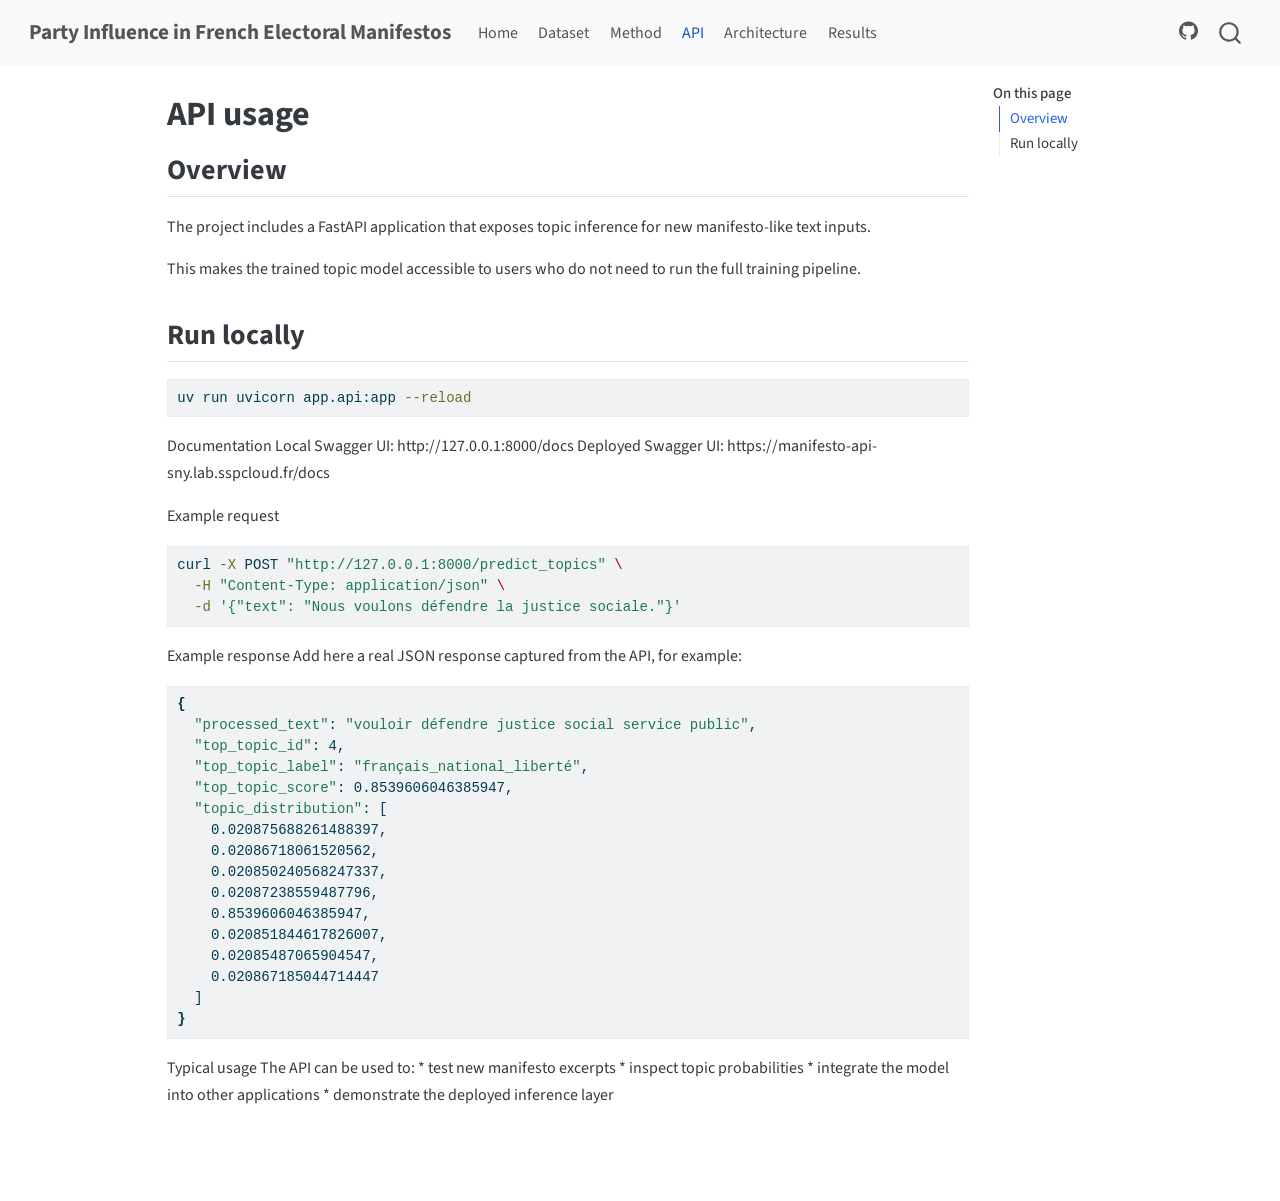
==== docs/api.html @ 56298c48 "Add Quarto website for Phase 12 presentation layer" ====
<!DOCTYPE html>
<html xmlns="http://www.w3.org/1999/xhtml" lang="en" xml:lang="en"><head>

<meta charset="utf-8">
<meta name="generator" content="quarto-1.9.36">

<meta name="viewport" content="width=device-width, initial-scale=1.0, user-scalable=yes">


<title>API usage – Party Influence in French Electoral Manifestos</title>
<style>
/* Default styles provided by pandoc.
** See https://pandoc.org/MANUAL.html#variables-for-html for config info.
*/
code{white-space: pre-wrap;}
span.smallcaps{font-variant: small-caps;}
div.columns{display: flex; gap: min(4vw, 1.5em);}
div.column{flex: auto; overflow-x: auto;}
div.hanging-indent{margin-left: 1.5em; text-indent: -1.5em;}
ul.task-list{list-style: none;}
ul.task-list li input[type="checkbox"] {
  width: 0.8em;
  margin: 0 0.8em 0.2em -1em; /* quarto-specific, see https://github.com/quarto-dev/quarto-cli/issues/4556 */ 
  vertical-align: middle;
}
/* CSS for syntax highlighting */
html { -webkit-text-size-adjust: 100%; }
pre > code.sourceCode { white-space: pre; position: relative; }
pre > code.sourceCode > span { display: inline-block; line-height: 1.25; }
pre > code.sourceCode > span:empty { height: 1.2em; }
.sourceCode { overflow: visible; }
code.sourceCode > span { color: inherit; text-decoration: inherit; }
div.sourceCode { margin: 1em 0; }
pre.sourceCode { margin: 0; }
@media screen {
div.sourceCode { overflow: auto; }
}
@media print {
pre > code.sourceCode { white-space: pre-wrap; }
pre > code.sourceCode > span { text-indent: -5em; padding-left: 5em; }
}
pre.numberSource code
  { counter-reset: source-line 0; }
pre.numberSource code > span
  { position: relative; left: -4em; counter-increment: source-line; }
pre.numberSource code > span > a:first-child::before
  { content: counter(source-line);
    position: relative; left: -1em; text-align: right; vertical-align: baseline;
    border: none; display: inline-block;
    -webkit-touch-callout: none; -webkit-user-select: none;
    -khtml-user-select: none; -moz-user-select: none;
    -ms-user-select: none; user-select: none;
    padding: 0 4px; width: 4em;
  }
pre.numberSource { margin-left: 3em;  padding-left: 4px; }
div.sourceCode
  {   }
@media screen {
pre > code.sourceCode > span > a:first-child::before { text-decoration: underline; }
}
</style>


<script src="site_libs/quarto-nav/quarto-nav.js"></script>
<script src="site_libs/quarto-nav/headroom.min.js"></script>
<script src="site_libs/clipboard/clipboard.min.js"></script>
<script src="site_libs/quarto-search/autocomplete.umd.js"></script>
<script src="site_libs/quarto-search/fuse.min.js"></script>
<script src="site_libs/quarto-search/quarto-search.js"></script>
<meta name="quarto:offset" content="./">
<script src="site_libs/quarto-html/quarto.js" type="module"></script>
<script src="site_libs/quarto-html/tabsets/tabsets.js" type="module"></script>
<script src="site_libs/quarto-html/popper.min.js"></script>
<script src="site_libs/quarto-html/tippy.umd.min.js"></script>
<script src="site_libs/quarto-html/anchor.min.js"></script>
<link href="site_libs/quarto-html/tippy.css" rel="stylesheet">
<link href="site_libs/quarto-html/quarto-syntax-highlighting-845c23b38eaddc0f92fda52bfe77a8c8.css" rel="stylesheet" id="quarto-text-highlighting-styles">
<script src="site_libs/bootstrap/bootstrap.min.js"></script>
<link href="site_libs/bootstrap/bootstrap-icons.css" rel="stylesheet">
<link href="site_libs/bootstrap/bootstrap-158031087360bce0ff56dc785ce39e06.min.css" rel="stylesheet" append-hash="true" id="quarto-bootstrap" data-mode="light">
<script id="quarto-search-options" type="application/json">{
  "location": "navbar",
  "copy-button": false,
  "collapse-after": 3,
  "panel-placement": "end",
  "type": "overlay",
  "limit": 50,
  "keyboard-shortcut": [
    "f",
    "/",
    "s"
  ],
  "show-item-context": false,
  "language": {
    "search-no-results-text": "No results",
    "search-matching-documents-text": "matching documents",
    "search-copy-link-title": "Copy link to search",
    "search-hide-matches-text": "Hide additional matches",
    "search-more-match-text": "more match in this document",
    "search-more-matches-text": "more matches in this document",
    "search-clear-button-title": "Clear",
    "search-text-placeholder": "",
    "search-detached-cancel-button-title": "Cancel",
    "search-submit-button-title": "Submit",
    "search-label": "Search"
  }
}</script>


<link rel="stylesheet" href="styles.css">
</head>

<body class="nav-fixed quarto-light">

<div id="quarto-search-results"></div>
  <header id="quarto-header" class="headroom fixed-top">
    <nav class="navbar navbar-expand-lg " data-bs-theme="dark">
      <div class="navbar-container container-fluid">
      <div class="navbar-brand-container mx-auto">
    <a class="navbar-brand" href="./index.html">
    <span class="navbar-title">Party Influence in French Electoral Manifestos</span>
    </a>
  </div>
            <div id="quarto-search" class="" title="Search"></div>
          <button class="navbar-toggler" type="button" data-bs-toggle="collapse" data-bs-target="#navbarCollapse" aria-controls="navbarCollapse" role="menu" aria-expanded="false" aria-label="Toggle navigation" onclick="if (window.quartoToggleHeadroom) { window.quartoToggleHeadroom(); }">
  <span class="navbar-toggler-icon"></span>
</button>
          <div class="collapse navbar-collapse" id="navbarCollapse">
            <ul class="navbar-nav navbar-nav-scroll me-auto">
  <li class="nav-item">
    <a class="nav-link" href="./index.html"> 
<span class="menu-text">Home</span></a>
  </li>  
  <li class="nav-item">
    <a class="nav-link" href="./dataset.html"> 
<span class="menu-text">Dataset</span></a>
  </li>  
  <li class="nav-item">
    <a class="nav-link" href="./method.html"> 
<span class="menu-text">Method</span></a>
  </li>  
  <li class="nav-item">
    <a class="nav-link active" href="./api.html" aria-current="page"> 
<span class="menu-text">API</span></a>
  </li>  
  <li class="nav-item">
    <a class="nav-link" href="./architecture.html"> 
<span class="menu-text">Architecture</span></a>
  </li>  
  <li class="nav-item">
    <a class="nav-link" href="./results.html"> 
<span class="menu-text">Results</span></a>
  </li>  
</ul>
            <ul class="navbar-nav navbar-nav-scroll ms-auto">
  <li class="nav-item compact">
    <a class="nav-link" href="https://github.com/sarakpyny/MLOps-nlp-manifesto"> <i class="bi bi-github" role="img">
</i> 
<span class="menu-text"></span></a>
  </li>  
</ul>
          </div> <!-- /navcollapse -->
            <div class="quarto-navbar-tools">
</div>
      </div> <!-- /container-fluid -->
    </nav>
</header>
<!-- content -->
<div id="quarto-content" class="quarto-container page-columns page-rows-contents page-layout-article page-navbar">
<!-- sidebar -->
<!-- margin-sidebar -->
    <div id="quarto-margin-sidebar" class="sidebar margin-sidebar">
        <nav id="TOC" role="doc-toc" class="toc-active">
    <h2 id="toc-title">On this page</h2>
   
  <ul>
  <li><a href="#overview" id="toc-overview" class="nav-link active" data-scroll-target="#overview">Overview</a></li>
  <li><a href="#run-locally" id="toc-run-locally" class="nav-link" data-scroll-target="#run-locally">Run locally</a></li>
  </ul>
</nav>
    </div>
<!-- main -->
<main class="content" id="quarto-document-content">

<header id="title-block-header" class="quarto-title-block default">
<div class="quarto-title">
<h1 class="title">API usage</h1>
</div>



<div class="quarto-title-meta">

    
  
    
  </div>
  


</header>


<section id="overview" class="level2">
<h2 class="anchored" data-anchor-id="overview">Overview</h2>
<p>The project includes a FastAPI application that exposes topic inference for new manifesto-like text inputs.</p>
<p>This makes the trained topic model accessible to users who do not need to run the full training pipeline.</p>
</section>
<section id="run-locally" class="level2">
<h2 class="anchored" data-anchor-id="run-locally">Run locally</h2>
<div class="code-copy-outer-scaffold"><div class="sourceCode" id="cb1"><pre class="sourceCode bash code-with-copy"><code class="sourceCode bash"><span id="cb1-1"><a href="#cb1-1" aria-hidden="true" tabindex="-1"></a><span class="ex">uv</span> run uvicorn app.api:app <span class="at">--reload</span></span></code></pre></div><button title="Copy to Clipboard" class="code-copy-button"><i class="bi"></i></button></div>
<p>Documentation Local Swagger UI: http://127.0.0.1:8000/docs Deployed Swagger UI: https://manifesto-api-sny.lab.sspcloud.fr/docs</p>
<p>Example request</p>
<div class="code-copy-outer-scaffold"><div class="sourceCode" id="cb2"><pre class="sourceCode bash code-with-copy"><code class="sourceCode bash"><span id="cb2-1"><a href="#cb2-1" aria-hidden="true" tabindex="-1"></a><span class="ex">curl</span> <span class="at">-X</span> POST <span class="st">"http://127.0.0.1:8000/predict_topics"</span> <span class="dt">\</span></span>
<span id="cb2-2"><a href="#cb2-2" aria-hidden="true" tabindex="-1"></a>  <span class="at">-H</span> <span class="st">"Content-Type: application/json"</span> <span class="dt">\</span></span>
<span id="cb2-3"><a href="#cb2-3" aria-hidden="true" tabindex="-1"></a>  <span class="at">-d</span> <span class="st">'{"text": "Nous voulons défendre la justice sociale."}'</span></span></code></pre></div><button title="Copy to Clipboard" class="code-copy-button"><i class="bi"></i></button></div>
<p>Example response Add here a real JSON response captured from the API, for example:</p>
<div class="code-copy-outer-scaffold"><div class="sourceCode" id="cb3"><pre class="sourceCode bash code-with-copy"><code class="sourceCode bash"><span id="cb3-1"><a href="#cb3-1" aria-hidden="true" tabindex="-1"></a><span class="kw">{</span></span>
<span id="cb3-2"><a href="#cb3-2" aria-hidden="true" tabindex="-1"></a>  <span class="st">"processed_text"</span><span class="ex">:</span> <span class="st">"vouloir défendre justice social service public"</span>,</span>
<span id="cb3-3"><a href="#cb3-3" aria-hidden="true" tabindex="-1"></a>  <span class="st">"top_topic_id"</span><span class="ex">:</span> 4,</span>
<span id="cb3-4"><a href="#cb3-4" aria-hidden="true" tabindex="-1"></a>  <span class="st">"top_topic_label"</span><span class="ex">:</span> <span class="st">"français_national_liberté"</span>,</span>
<span id="cb3-5"><a href="#cb3-5" aria-hidden="true" tabindex="-1"></a>  <span class="st">"top_topic_score"</span><span class="ex">:</span> 0.8539606046385947,</span>
<span id="cb3-6"><a href="#cb3-6" aria-hidden="true" tabindex="-1"></a>  <span class="st">"topic_distribution"</span><span class="ex">:</span> [</span>
<span id="cb3-7"><a href="#cb3-7" aria-hidden="true" tabindex="-1"></a>    <span class="ex">0.020875688261488397,</span></span>
<span id="cb3-8"><a href="#cb3-8" aria-hidden="true" tabindex="-1"></a>    <span class="ex">0.02086718061520562,</span></span>
<span id="cb3-9"><a href="#cb3-9" aria-hidden="true" tabindex="-1"></a>    <span class="ex">0.020850240568247337,</span></span>
<span id="cb3-10"><a href="#cb3-10" aria-hidden="true" tabindex="-1"></a>    <span class="ex">0.02087238559487796,</span></span>
<span id="cb3-11"><a href="#cb3-11" aria-hidden="true" tabindex="-1"></a>    <span class="ex">0.8539606046385947,</span></span>
<span id="cb3-12"><a href="#cb3-12" aria-hidden="true" tabindex="-1"></a>    <span class="ex">0.020851844617826007,</span></span>
<span id="cb3-13"><a href="#cb3-13" aria-hidden="true" tabindex="-1"></a>    <span class="ex">0.02085487065904547,</span></span>
<span id="cb3-14"><a href="#cb3-14" aria-hidden="true" tabindex="-1"></a>    <span class="ex">0.020867185044714447</span></span>
<span id="cb3-15"><a href="#cb3-15" aria-hidden="true" tabindex="-1"></a>  <span class="ex">]</span></span>
<span id="cb3-16"><a href="#cb3-16" aria-hidden="true" tabindex="-1"></a><span class="kw">}</span></span></code></pre></div><button title="Copy to Clipboard" class="code-copy-button"><i class="bi"></i></button></div>
<p>Typical usage The API can be used to: * test new manifesto excerpts * inspect topic probabilities * integrate the model into other applications * demonstrate the deployed inference layer</p>


</section>

</main> <!-- /main -->
<script id="quarto-html-after-body" type="application/javascript">
  window.document.addEventListener("DOMContentLoaded", function (event) {
    const icon = "";
    const anchorJS = new window.AnchorJS();
    anchorJS.options = {
      placement: 'right',
      icon: icon
    };
    anchorJS.add('.anchored');
    const isCodeAnnotation = (el) => {
      for (const clz of el.classList) {
        if (clz.startsWith('code-annotation-')) {                     
          return true;
        }
      }
      return false;
    }
    const onCopySuccess = function(e) {
      // button target
      const button = e.trigger;
      // don't keep focus
      button.blur();
      // flash "checked"
      button.classList.add('code-copy-button-checked');
      var currentTitle = button.getAttribute("title");
      button.setAttribute("title", "Copied!");
      let tooltip;
      if (window.bootstrap) {
        button.setAttribute("data-bs-toggle", "tooltip");
        button.setAttribute("data-bs-placement", "left");
        button.setAttribute("data-bs-title", "Copied!");
        tooltip = new bootstrap.Tooltip(button, 
          { trigger: "manual", 
            customClass: "code-copy-button-tooltip",
            offset: [0, -8]});
        tooltip.show();    
      }
      setTimeout(function() {
        if (tooltip) {
          tooltip.hide();
          button.removeAttribute("data-bs-title");
          button.removeAttribute("data-bs-toggle");
          button.removeAttribute("data-bs-placement");
        }
        button.setAttribute("title", currentTitle);
        button.classList.remove('code-copy-button-checked');
      }, 1000);
      // clear code selection
      e.clearSelection();
    }
    const getTextToCopy = function(trigger) {
      const outerScaffold = trigger.parentElement.cloneNode(true);
      const codeEl = outerScaffold.querySelector('code');
      for (const childEl of codeEl.children) {
        if (isCodeAnnotation(childEl)) {
          childEl.remove();
        }
      }
      return codeEl.innerText;
    }
    const clipboard = new window.ClipboardJS('.code-copy-button:not([data-in-quarto-modal])', {
      text: getTextToCopy
    });
    clipboard.on('success', onCopySuccess);
    if (window.document.getElementById('quarto-embedded-source-code-modal')) {
      const clipboardModal = new window.ClipboardJS('.code-copy-button[data-in-quarto-modal]', {
        text: getTextToCopy,
        container: window.document.getElementById('quarto-embedded-source-code-modal')
      });
      clipboardModal.on('success', onCopySuccess);
    }
      var localhostRegex = new RegExp(/^(?:http|https):\/\/localhost\:?[0-9]*\//);
      var mailtoRegex = new RegExp(/^mailto:/);
        var filterRegex = new RegExp('/' + window.location.host + '/');
      var isInternal = (href) => {
          return filterRegex.test(href) || localhostRegex.test(href) || mailtoRegex.test(href);
      }
      // Inspect non-navigation links and adorn them if external
     var links = window.document.querySelectorAll('a[href]:not(.nav-link):not(.navbar-brand):not(.toc-action):not(.sidebar-link):not(.sidebar-item-toggle):not(.pagination-link):not(.no-external):not([aria-hidden]):not(.dropdown-item):not(.quarto-navigation-tool):not(.about-link)');
      for (var i=0; i<links.length; i++) {
        const link = links[i];
        if (!isInternal(link.href)) {
          // undo the damage that might have been done by quarto-nav.js in the case of
          // links that we want to consider external
          if (link.dataset.originalHref !== undefined) {
            link.href = link.dataset.originalHref;
          }
        }
      }
    function tippyHover(el, contentFn, onTriggerFn, onUntriggerFn) {
      const config = {
        allowHTML: true,
        maxWidth: 500,
        delay: 100,
        arrow: false,
        appendTo: function(el) {
            return el.parentElement;
        },
        interactive: true,
        interactiveBorder: 10,
        theme: 'quarto',
        placement: 'bottom-start',
      };
      if (contentFn) {
        config.content = contentFn;
      }
      if (onTriggerFn) {
        config.onTrigger = onTriggerFn;
      }
      if (onUntriggerFn) {
        config.onUntrigger = onUntriggerFn;
      }
      window.tippy(el, config); 
    }
    const noterefs = window.document.querySelectorAll('a[role="doc-noteref"]');
    for (var i=0; i<noterefs.length; i++) {
      const ref = noterefs[i];
      tippyHover(ref, function() {
        // use id or data attribute instead here
        let href = ref.getAttribute('data-footnote-href') || ref.getAttribute('href');
        try { href = new URL(href).hash; } catch {}
        const id = href.replace(/^#\/?/, "");
        const note = window.document.getElementById(id);
        if (note) {
          return note.innerHTML;
        } else {
          return "";
        }
      });
    }
    const xrefs = window.document.querySelectorAll('a.quarto-xref');
    const processXRef = (id, note) => {
      // Strip column container classes
      const stripColumnClz = (el) => {
        el.classList.remove("page-full", "page-columns");
        if (el.children) {
          for (const child of el.children) {
            stripColumnClz(child);
          }
        }
      }
      stripColumnClz(note)
      if (id === null || id.startsWith('sec-')) {
        // Special case sections, only their first couple elements
        const container = document.createElement("div");
        if (note.children && note.children.length > 2) {
          container.appendChild(note.children[0].cloneNode(true));
          for (let i = 1; i < note.children.length; i++) {
            const child = note.children[i];
            if (child.tagName === "P" && child.innerText === "") {
              continue;
            } else {
              container.appendChild(child.cloneNode(true));
              break;
            }
          }
          if (window.Quarto?.typesetMath) {
            window.Quarto.typesetMath(container);
          }
          return container.innerHTML
        } else {
          if (window.Quarto?.typesetMath) {
            window.Quarto.typesetMath(note);
          }
          return note.innerHTML;
        }
      } else {
        // Remove any anchor links if they are present
        const anchorLink = note.querySelector('a.anchorjs-link');
        if (anchorLink) {
          anchorLink.remove();
        }
        if (window.Quarto?.typesetMath) {
          window.Quarto.typesetMath(note);
        }
        if (note.classList.contains("callout")) {
          return note.outerHTML;
        } else {
          return note.innerHTML;
        }
      }
    }
    for (var i=0; i<xrefs.length; i++) {
      const xref = xrefs[i];
      tippyHover(xref, undefined, function(instance) {
        instance.disable();
        let url = xref.getAttribute('href');
        let hash = undefined; 
        if (url.startsWith('#')) {
          hash = url;
        } else {
          try { hash = new URL(url).hash; } catch {}
        }
        if (hash) {
          const id = hash.replace(/^#\/?/, "");
          const note = window.document.getElementById(id);
          if (note !== null) {
            try {
              const html = processXRef(id, note.cloneNode(true));
              instance.setContent(html);
            } finally {
              instance.enable();
              instance.show();
            }
          } else {
            // See if we can fetch this
            fetch(url.split('#')[0])
            .then(res => res.text())
            .then(html => {
              const parser = new DOMParser();
              const htmlDoc = parser.parseFromString(html, "text/html");
              const note = htmlDoc.getElementById(id);
              if (note !== null) {
                const html = processXRef(id, note);
                instance.setContent(html);
              } 
            }).finally(() => {
              instance.enable();
              instance.show();
            });
          }
        } else {
          // See if we can fetch a full url (with no hash to target)
          // This is a special case and we should probably do some content thinning / targeting
          fetch(url)
          .then(res => res.text())
          .then(html => {
            const parser = new DOMParser();
            const htmlDoc = parser.parseFromString(html, "text/html");
            const note = htmlDoc.querySelector('main.content');
            if (note !== null) {
              // This should only happen for chapter cross references
              // (since there is no id in the URL)
              // remove the first header
              if (note.children.length > 0 && note.children[0].tagName === "HEADER") {
                note.children[0].remove();
              }
              const html = processXRef(null, note);
              instance.setContent(html);
            } 
          }).finally(() => {
            instance.enable();
            instance.show();
          });
        }
      }, function(instance) {
      });
    }
        let selectedAnnoteEl;
        const selectorForAnnotation = ( cell, annotation) => {
          let cellAttr = 'data-code-cell="' + cell + '"';
          let lineAttr = 'data-code-annotation="' +  annotation + '"';
          const selector = 'span[' + cellAttr + '][' + lineAttr + ']';
          return selector;
        }
        const selectCodeLines = (annoteEl) => {
          const doc = window.document;
          const targetCell = annoteEl.getAttribute("data-target-cell");
          const targetAnnotation = annoteEl.getAttribute("data-target-annotation");
          const annoteSpan = window.document.querySelector(selectorForAnnotation(targetCell, targetAnnotation));
          const lines = annoteSpan.getAttribute("data-code-lines").split(",");
          const lineIds = lines.map((line) => {
            return targetCell + "-" + line;
          })
          let top = null;
          let height = null;
          let parent = null;
          if (lineIds.length > 0) {
              //compute the position of the single el (top and bottom and make a div)
              const el = window.document.getElementById(lineIds[0]);
              top = el.offsetTop;
              height = el.offsetHeight;
              parent = el.parentElement.parentElement;
            if (lineIds.length > 1) {
              const lastEl = window.document.getElementById(lineIds[lineIds.length - 1]);
              const bottom = lastEl.offsetTop + lastEl.offsetHeight;
              height = bottom - top;
            }
            if (top !== null && height !== null && parent !== null) {
              // cook up a div (if necessary) and position it 
              let div = window.document.getElementById("code-annotation-line-highlight");
              if (div === null) {
                div = window.document.createElement("div");
                div.setAttribute("id", "code-annotation-line-highlight");
                div.style.position = 'absolute';
                parent.appendChild(div);
              }
              div.style.top = top - 2 + "px";
              div.style.height = height + 4 + "px";
              div.style.left = 0;
              let gutterDiv = window.document.getElementById("code-annotation-line-highlight-gutter");
              if (gutterDiv === null) {
                gutterDiv = window.document.createElement("div");
                gutterDiv.setAttribute("id", "code-annotation-line-highlight-gutter");
                gutterDiv.style.position = 'absolute';
                const codeCell = window.document.getElementById(targetCell);
                const gutter = codeCell.querySelector('.code-annotation-gutter');
                gutter.appendChild(gutterDiv);
              }
              gutterDiv.style.top = top - 2 + "px";
              gutterDiv.style.height = height + 4 + "px";
            }
            selectedAnnoteEl = annoteEl;
          }
        };
        const unselectCodeLines = () => {
          const elementsIds = ["code-annotation-line-highlight", "code-annotation-line-highlight-gutter"];
          elementsIds.forEach((elId) => {
            const div = window.document.getElementById(elId);
            if (div) {
              div.remove();
            }
          });
          selectedAnnoteEl = undefined;
        };
          // Handle positioning of the toggle
      window.addEventListener(
        "resize",
        throttle(() => {
          elRect = undefined;
          if (selectedAnnoteEl) {
            selectCodeLines(selectedAnnoteEl);
          }
        }, 10)
      );
      function throttle(fn, ms) {
      let throttle = false;
      let timer;
        return (...args) => {
          if(!throttle) { // first call gets through
              fn.apply(this, args);
              throttle = true;
          } else { // all the others get throttled
              if(timer) clearTimeout(timer); // cancel #2
              timer = setTimeout(() => {
                fn.apply(this, args);
                timer = throttle = false;
              }, ms);
          }
        };
      }
        // Attach click handler to the DT
        const annoteDls = window.document.querySelectorAll('dt[data-target-cell]');
        for (const annoteDlNode of annoteDls) {
          annoteDlNode.addEventListener('click', (event) => {
            const clickedEl = event.target;
            if (clickedEl !== selectedAnnoteEl) {
              unselectCodeLines();
              const activeEl = window.document.querySelector('dt[data-target-cell].code-annotation-active');
              if (activeEl) {
                activeEl.classList.remove('code-annotation-active');
              }
              selectCodeLines(clickedEl);
              clickedEl.classList.add('code-annotation-active');
            } else {
              // Unselect the line
              unselectCodeLines();
              clickedEl.classList.remove('code-annotation-active');
            }
          });
        }
    const findCites = (el) => {
      const parentEl = el.parentElement;
      if (parentEl) {
        const cites = parentEl.dataset.cites;
        if (cites) {
          return {
            el,
            cites: cites.split(' ')
          };
        } else {
          return findCites(el.parentElement)
        }
      } else {
        return undefined;
      }
    };
    var bibliorefs = window.document.querySelectorAll('a[role="doc-biblioref"]');
    for (var i=0; i<bibliorefs.length; i++) {
      const ref = bibliorefs[i];
      const citeInfo = findCites(ref);
      if (citeInfo) {
        tippyHover(citeInfo.el, function() {
          var popup = window.document.createElement('div');
          citeInfo.cites.forEach(function(cite) {
            var citeDiv = window.document.createElement('div');
            citeDiv.classList.add('hanging-indent');
            citeDiv.classList.add('csl-entry');
            var biblioDiv = window.document.getElementById('ref-' + cite);
            if (biblioDiv) {
              citeDiv.innerHTML = biblioDiv.innerHTML;
            }
            popup.appendChild(citeDiv);
          });
          return popup.innerHTML;
        });
      }
    }
  });
  </script>
</div> <!-- /content -->




</body></html>
---- docs/site_libs/quarto-html/tippy.css ----
.tippy-box[data-animation=fade][data-state=hidden]{opacity:0}[data-tippy-root]{max-width:calc(100vw - 10px)}.tippy-box{position:relative;background-color:#333;color:#fff;border-radius:4px;font-size:14px;line-height:1.4;white-space:normal;outline:0;transition-property:transform,visibility,opacity}.tippy-box[data-placement^=top]>.tippy-arrow{bottom:0}.tippy-box[data-placement^=top]>.tippy-arrow:before{bottom:-7px;left:0;border-width:8px 8px 0;border-top-color:initial;transform-origin:center top}.tippy-box[data-placement^=bottom]>.tippy-arrow{top:0}.tippy-box[data-placement^=bottom]>.tippy-arrow:before{top:-7px;left:0;border-width:0 8px 8px;border-bottom-color:initial;transform-origin:center bottom}.tippy-box[data-placement^=left]>.tippy-arrow{right:0}.tippy-box[data-placement^=left]>.tippy-arrow:before{border-width:8px 0 8px 8px;border-left-color:initial;right:-7px;transform-origin:center left}.tippy-box[data-placement^=right]>.tippy-arrow{left:0}.tippy-box[data-placement^=right]>.tippy-arrow:before{left:-7px;border-width:8px 8px 8px 0;border-right-color:initial;transform-origin:center right}.tippy-box[data-inertia][data-state=visible]{transition-timing-function:cubic-bezier(.54,1.5,.38,1.11)}.tippy-arrow{width:16px;height:16px;color:#333}.tippy-arrow:before{content:"";position:absolute;border-color:transparent;border-style:solid}.tippy-content{position:relative;padding:5px 9px;z-index:1}
---- docs/site_libs/quarto-html/quarto-syntax-highlighting-845c23b38eaddc0f92fda52bfe77a8c8.css ----
/* quarto syntax highlight colors */
:root {
  --quarto-hl-ot-color: #003B4F;
  --quarto-hl-at-color: #657422;
  --quarto-hl-ss-color: #20794D;
  --quarto-hl-an-color: #5E5E5E;
  --quarto-hl-fu-color: #4758AB;
  --quarto-hl-st-color: #20794D;
  --quarto-hl-cf-color: #003B4F;
  --quarto-hl-op-color: #5E5E5E;
  --quarto-hl-er-color: #AD0000;
  --quarto-hl-bn-color: #AD0000;
  --quarto-hl-al-color: #AD0000;
  --quarto-hl-va-color: #111111;
  --quarto-hl-bu-color: inherit;
  --quarto-hl-ex-color: inherit;
  --quarto-hl-pp-color: #AD0000;
  --quarto-hl-in-color: #5E5E5E;
  --quarto-hl-vs-color: #20794D;
  --quarto-hl-wa-color: #5E5E5E;
  --quarto-hl-do-color: #5E5E5E;
  --quarto-hl-im-color: #00769E;
  --quarto-hl-ch-color: #20794D;
  --quarto-hl-dt-color: #AD0000;
  --quarto-hl-fl-color: #AD0000;
  --quarto-hl-co-color: #5E5E5E;
  --quarto-hl-cv-color: #5E5E5E;
  --quarto-hl-cn-color: #8f5902;
  --quarto-hl-sc-color: #5E5E5E;
  --quarto-hl-dv-color: #AD0000;
  --quarto-hl-kw-color: #003B4F;
}

/* other quarto variables */
:root {
  --quarto-font-monospace: SFMono-Regular, Menlo, Monaco, Consolas, "Liberation Mono", "Courier New", monospace;
}

/* syntax highlight based on Pandoc's rules */
pre > code.sourceCode > span {
  color: #003B4F;
}

code.sourceCode > span {
  color: #003B4F;
}

div.sourceCode,
div.sourceCode pre.sourceCode {
  color: #003B4F;
}

/* Normal */
code span {
  color: #003B4F;
}

/* Alert */
code span.al {
  color: #AD0000;
  font-style: inherit;
}

/* Annotation */
code span.an {
  color: #5E5E5E;
  font-style: inherit;
}

/* Attribute */
code span.at {
  color: #657422;
  font-style: inherit;
}

/* BaseN */
code span.bn {
  color: #AD0000;
  font-style: inherit;
}

/* BuiltIn */
code span.bu {
  font-style: inherit;
}

/* ControlFlow */
code span.cf {
  color: #003B4F;
  font-weight: bold;
  font-style: inherit;
}

/* Char */
code span.ch {
  color: #20794D;
  font-style: inherit;
}

/* Constant */
code span.cn {
  color: #8f5902;
  font-style: inherit;
}

/* Comment */
code span.co {
  color: #5E5E5E;
  font-style: inherit;
}

/* CommentVar */
code span.cv {
  color: #5E5E5E;
  font-style: italic;
}

/* Documentation */
code span.do {
  color: #5E5E5E;
  font-style: italic;
}

/* DataType */
code span.dt {
  color: #AD0000;
  font-style: inherit;
}

/* DecVal */
code span.dv {
  color: #AD0000;
  font-style: inherit;
}

/* Error */
code span.er {
  color: #AD0000;
  font-style: inherit;
}

/* Extension */
code span.ex {
  font-style: inherit;
}

/* Float */
code span.fl {
  color: #AD0000;
  font-style: inherit;
}

/* Function */
code span.fu {
  color: #4758AB;
  font-style: inherit;
}

/* Import */
code span.im {
  color: #00769E;
  font-style: inherit;
}

/* Information */
code span.in {
  color: #5E5E5E;
  font-style: inherit;
}

/* Keyword */
code span.kw {
  color: #003B4F;
  font-weight: bold;
  font-style: inherit;
}

/* Operator */
code span.op {
  color: #5E5E5E;
  font-style: inherit;
}

/* Other */
code span.ot {
  color: #003B4F;
  font-style: inherit;
}

/* Preprocessor */
code span.pp {
  color: #AD0000;
  font-style: inherit;
}

/* SpecialChar */
code span.sc {
  color: #5E5E5E;
  font-style: inherit;
}

/* SpecialString */
code span.ss {
  color: #20794D;
  font-style: inherit;
}

/* String */
code span.st {
  color: #20794D;
  font-style: inherit;
}

/* Variable */
code span.va {
  color: #111111;
  font-style: inherit;
}

/* VerbatimString */
code span.vs {
  color: #20794D;
  font-style: inherit;
}

/* Warning */
code span.wa {
  color: #5E5E5E;
  font-style: italic;
}

.prevent-inlining {
  content: "</";
}

/*# sourceMappingURL=ac89f0bb514bba72461919f78549e31c.css.map */
---- docs/styles.css ----
.quarto-title-banner {
    padding-top: 1.2rem;
    padding-bottom: 1.2rem;
}

h1,
h2,
h3 {
    font-weight: 700;
}

body {
    font-size: 16px;
    line-height: 1.7;
}

p {
    margin-bottom: 0.9rem;
}

ul {
    margin-bottom: 1rem;
}

.navbar-brand {
    font-weight: 700;
}

table {
    font-size: 0.95rem;
}

code {
    font-size: 0.95em;
}
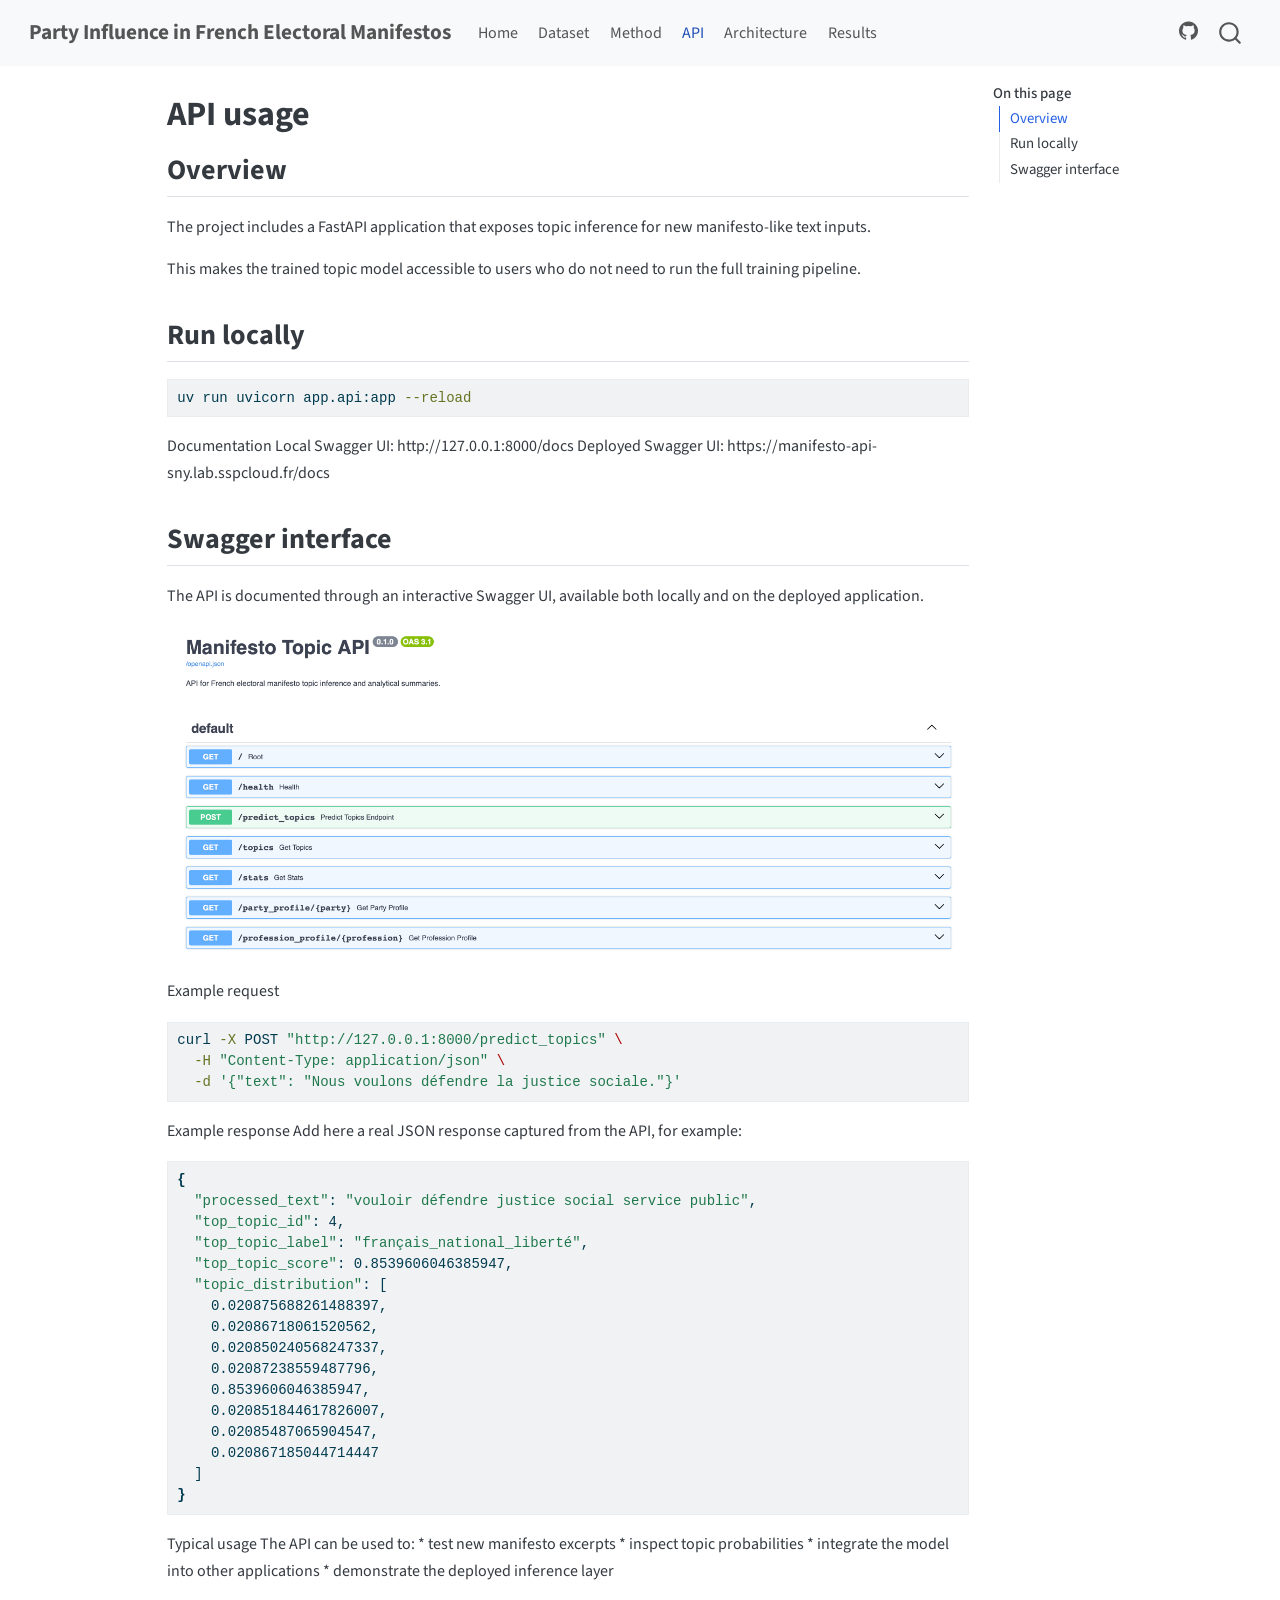
==== commit 5ef62860: "imprve  Quarto website for Phase 12 presentation layer" ====
--- a/docs/api.html
+++ b/docs/api.html
@@ -176,6 +176,7 @@
   <ul>
   <li><a href="#overview" id="toc-overview" class="nav-link active" data-scroll-target="#overview">Overview</a></li>
   <li><a href="#run-locally" id="toc-run-locally" class="nav-link" data-scroll-target="#run-locally">Run locally</a></li>
+  <li><a href="#swagger-interface" id="toc-swagger-interface" class="nav-link" data-scroll-target="#swagger-interface">Swagger interface</a></li>
   </ul>
 </nav>
     </div>
@@ -210,6 +211,11 @@
 <h2 class="anchored" data-anchor-id="run-locally">Run locally</h2>
 <div class="code-copy-outer-scaffold"><div class="sourceCode" id="cb1"><pre class="sourceCode bash code-with-copy"><code class="sourceCode bash"><span id="cb1-1"><a href="#cb1-1" aria-hidden="true" tabindex="-1"></a><span class="ex">uv</span> run uvicorn app.api:app <span class="at">--reload</span></span></code></pre></div><button title="Copy to Clipboard" class="code-copy-button"><i class="bi"></i></button></div>
 <p>Documentation Local Swagger UI: http://127.0.0.1:8000/docs Deployed Swagger UI: https://manifesto-api-sny.lab.sspcloud.fr/docs</p>
+</section>
+<section id="swagger-interface" class="level2">
+<h2 class="anchored" data-anchor-id="swagger-interface">Swagger interface</h2>
+<p>The API is documented through an interactive Swagger UI, available both locally and on the deployed application.</p>
+<p><img src="assets/swagger-ui.png" class="img-fluid"></p>
 <p>Example request</p>
 <div class="code-copy-outer-scaffold"><div class="sourceCode" id="cb2"><pre class="sourceCode bash code-with-copy"><code class="sourceCode bash"><span id="cb2-1"><a href="#cb2-1" aria-hidden="true" tabindex="-1"></a><span class="ex">curl</span> <span class="at">-X</span> POST <span class="st">"http://127.0.0.1:8000/predict_topics"</span> <span class="dt">\</span></span>
 <span id="cb2-2"><a href="#cb2-2" aria-hidden="true" tabindex="-1"></a>  <span class="at">-H</span> <span class="st">"Content-Type: application/json"</span> <span class="dt">\</span></span>
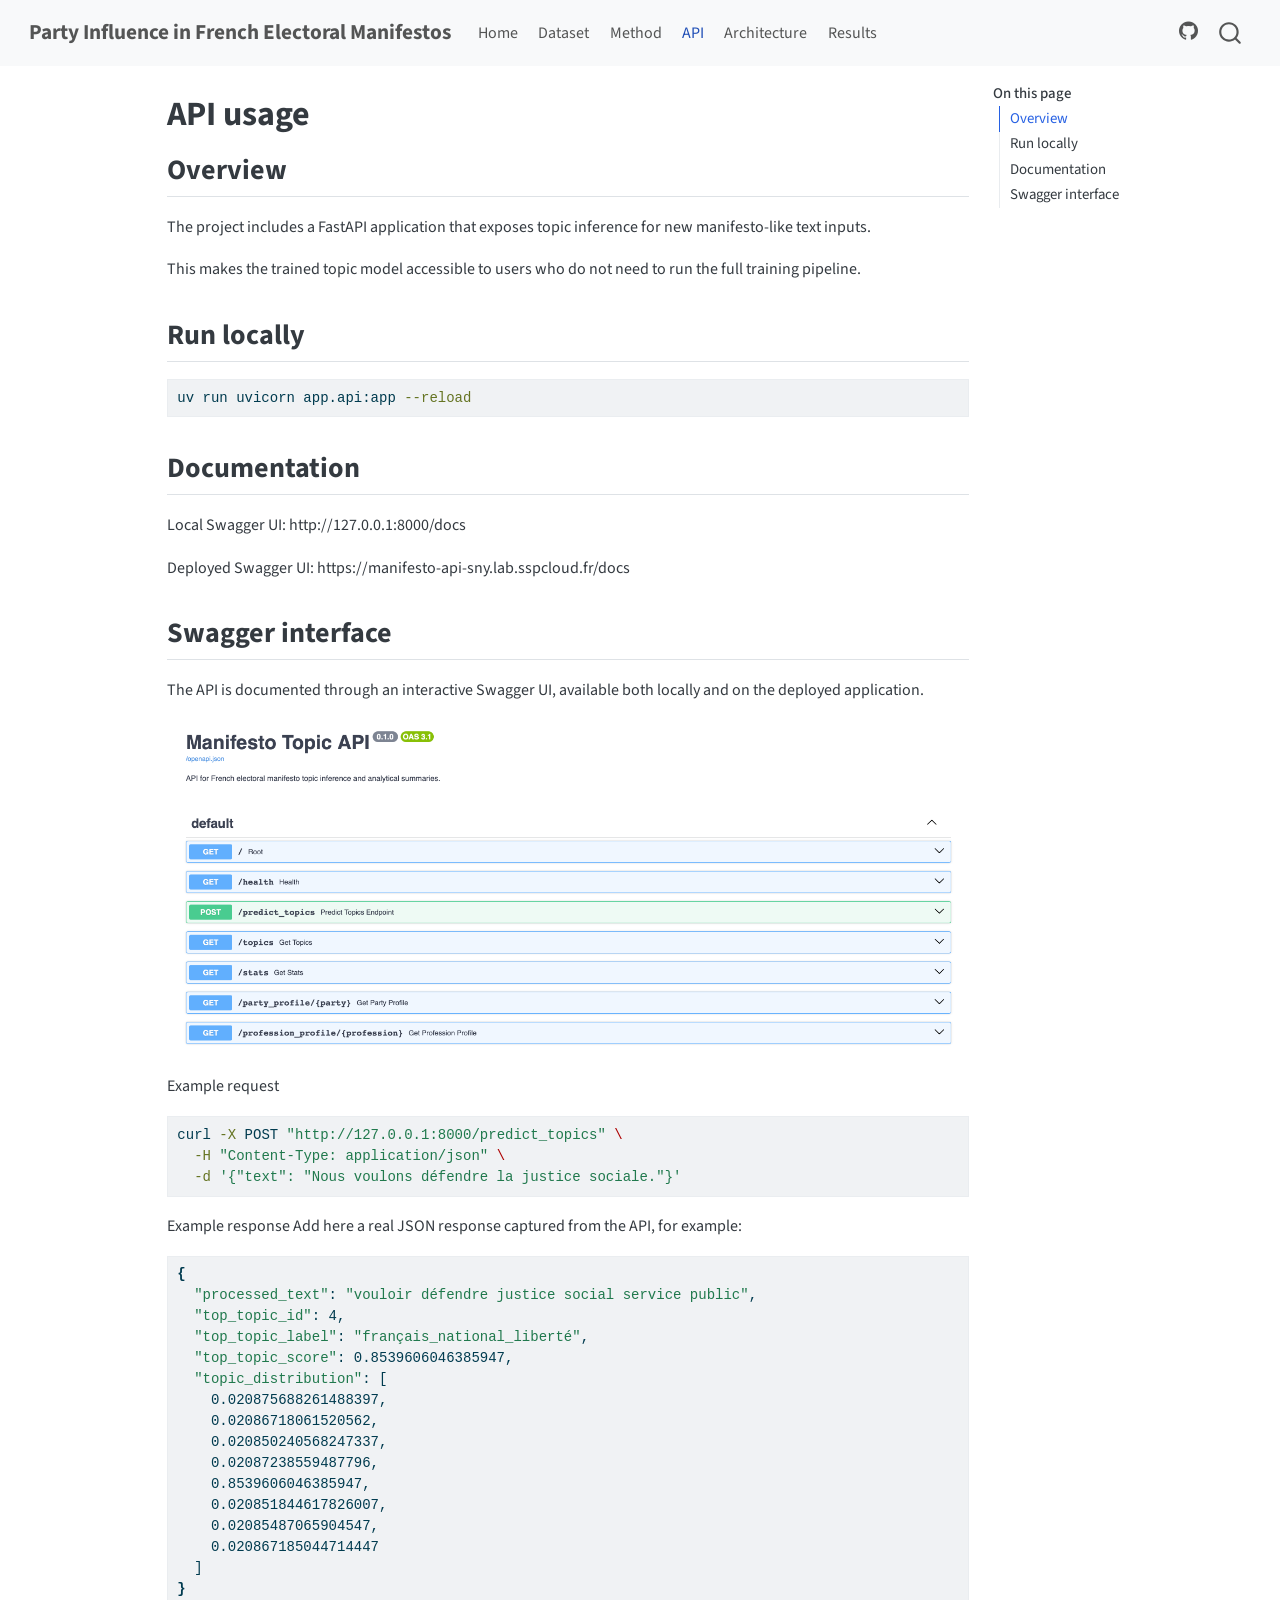
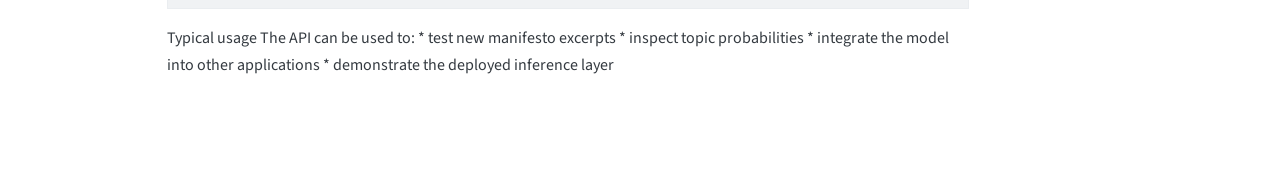
==== commit e6170cea: "update  Quarto website for Phase 12 presentation layer" ====
--- a/docs/api.html
+++ b/docs/api.html
@@ -176,6 +176,7 @@
   <ul>
   <li><a href="#overview" id="toc-overview" class="nav-link active" data-scroll-target="#overview">Overview</a></li>
   <li><a href="#run-locally" id="toc-run-locally" class="nav-link" data-scroll-target="#run-locally">Run locally</a></li>
+  <li><a href="#documentation" id="toc-documentation" class="nav-link" data-scroll-target="#documentation">Documentation</a></li>
   <li><a href="#swagger-interface" id="toc-swagger-interface" class="nav-link" data-scroll-target="#swagger-interface">Swagger interface</a></li>
   </ul>
 </nav>
@@ -210,7 +211,11 @@
 <section id="run-locally" class="level2">
 <h2 class="anchored" data-anchor-id="run-locally">Run locally</h2>
 <div class="code-copy-outer-scaffold"><div class="sourceCode" id="cb1"><pre class="sourceCode bash code-with-copy"><code class="sourceCode bash"><span id="cb1-1"><a href="#cb1-1" aria-hidden="true" tabindex="-1"></a><span class="ex">uv</span> run uvicorn app.api:app <span class="at">--reload</span></span></code></pre></div><button title="Copy to Clipboard" class="code-copy-button"><i class="bi"></i></button></div>
-<p>Documentation Local Swagger UI: http://127.0.0.1:8000/docs Deployed Swagger UI: https://manifesto-api-sny.lab.sspcloud.fr/docs</p>
+</section>
+<section id="documentation" class="level2">
+<h2 class="anchored" data-anchor-id="documentation">Documentation</h2>
+<p>Local Swagger UI: http://127.0.0.1:8000/docs</p>
+<p>Deployed Swagger UI: https://manifesto-api-sny.lab.sspcloud.fr/docs</p>
 </section>
 <section id="swagger-interface" class="level2">
 <h2 class="anchored" data-anchor-id="swagger-interface">Swagger interface</h2>
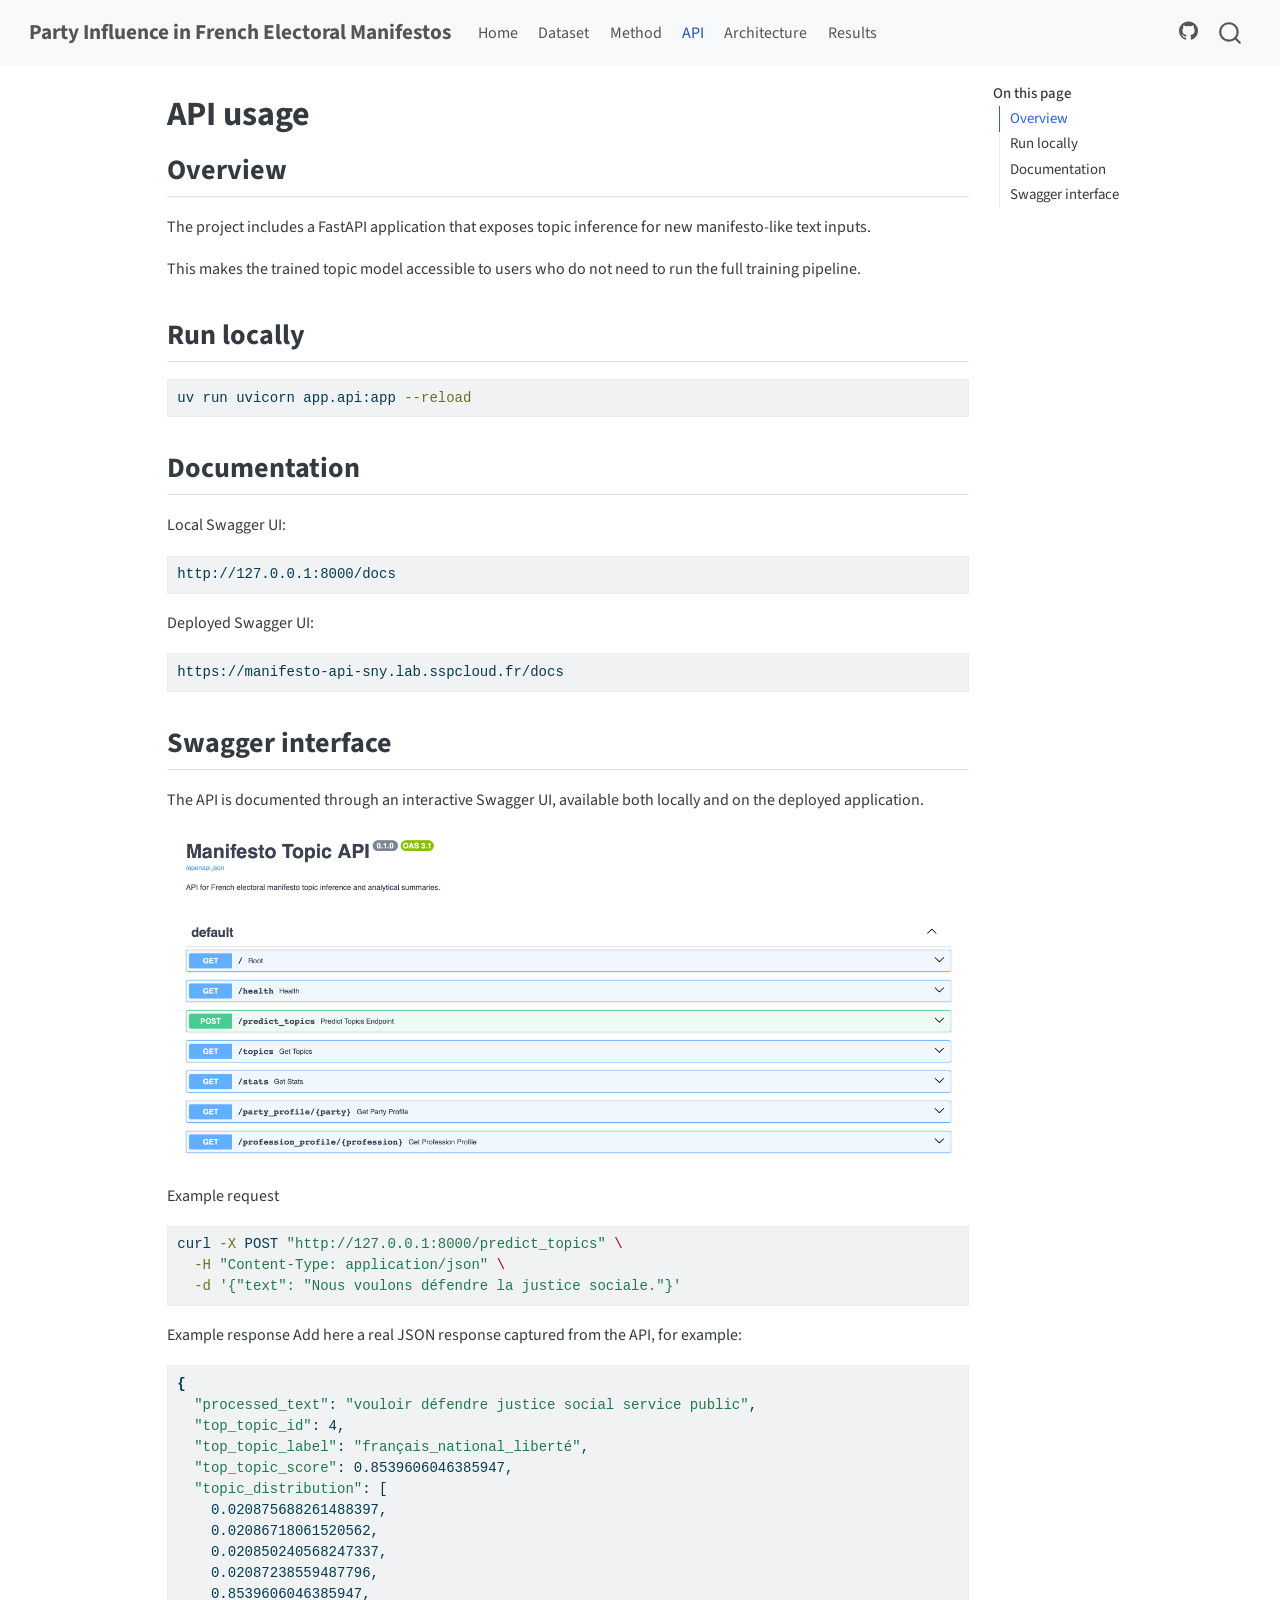
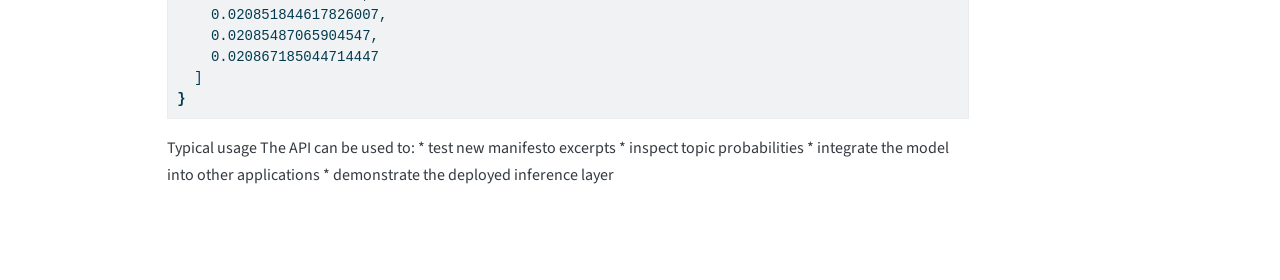
==== commit 207f30c1: "update interface" ====
--- a/docs/api.html
+++ b/docs/api.html
@@ -214,34 +214,36 @@
 </section>
 <section id="documentation" class="level2">
 <h2 class="anchored" data-anchor-id="documentation">Documentation</h2>
-<p>Local Swagger UI: http://127.0.0.1:8000/docs</p>
-<p>Deployed Swagger UI: https://manifesto-api-sny.lab.sspcloud.fr/docs</p>
+<p>Local Swagger UI:</p>
+<div class="code-copy-outer-scaffold"><div class="sourceCode" id="cb2"><pre class="sourceCode bash code-with-copy"><code class="sourceCode bash"><span id="cb2-1"><a href="#cb2-1" aria-hidden="true" tabindex="-1"></a><span class="ex">http://127.0.0.1:8000/docs</span></span></code></pre></div><button title="Copy to Clipboard" class="code-copy-button"><i class="bi"></i></button></div>
+<p>Deployed Swagger UI:</p>
+<div class="code-copy-outer-scaffold"><div class="sourceCode" id="cb3"><pre class="sourceCode bash code-with-copy"><code class="sourceCode bash"><span id="cb3-1"><a href="#cb3-1" aria-hidden="true" tabindex="-1"></a><span class="ex">https://manifesto-api-sny.lab.sspcloud.fr/docs</span></span></code></pre></div><button title="Copy to Clipboard" class="code-copy-button"><i class="bi"></i></button></div>
 </section>
 <section id="swagger-interface" class="level2">
 <h2 class="anchored" data-anchor-id="swagger-interface">Swagger interface</h2>
 <p>The API is documented through an interactive Swagger UI, available both locally and on the deployed application.</p>
 <p><img src="assets/swagger-ui.png" class="img-fluid"></p>
 <p>Example request</p>
-<div class="code-copy-outer-scaffold"><div class="sourceCode" id="cb2"><pre class="sourceCode bash code-with-copy"><code class="sourceCode bash"><span id="cb2-1"><a href="#cb2-1" aria-hidden="true" tabindex="-1"></a><span class="ex">curl</span> <span class="at">-X</span> POST <span class="st">"http://127.0.0.1:8000/predict_topics"</span> <span class="dt">\</span></span>
-<span id="cb2-2"><a href="#cb2-2" aria-hidden="true" tabindex="-1"></a>  <span class="at">-H</span> <span class="st">"Content-Type: application/json"</span> <span class="dt">\</span></span>
-<span id="cb2-3"><a href="#cb2-3" aria-hidden="true" tabindex="-1"></a>  <span class="at">-d</span> <span class="st">'{"text": "Nous voulons défendre la justice sociale."}'</span></span></code></pre></div><button title="Copy to Clipboard" class="code-copy-button"><i class="bi"></i></button></div>
+<div class="code-copy-outer-scaffold"><div class="sourceCode" id="cb4"><pre class="sourceCode bash code-with-copy"><code class="sourceCode bash"><span id="cb4-1"><a href="#cb4-1" aria-hidden="true" tabindex="-1"></a><span class="ex">curl</span> <span class="at">-X</span> POST <span class="st">"http://127.0.0.1:8000/predict_topics"</span> <span class="dt">\</span></span>
+<span id="cb4-2"><a href="#cb4-2" aria-hidden="true" tabindex="-1"></a>  <span class="at">-H</span> <span class="st">"Content-Type: application/json"</span> <span class="dt">\</span></span>
+<span id="cb4-3"><a href="#cb4-3" aria-hidden="true" tabindex="-1"></a>  <span class="at">-d</span> <span class="st">'{"text": "Nous voulons défendre la justice sociale."}'</span></span></code></pre></div><button title="Copy to Clipboard" class="code-copy-button"><i class="bi"></i></button></div>
 <p>Example response Add here a real JSON response captured from the API, for example:</p>
-<div class="code-copy-outer-scaffold"><div class="sourceCode" id="cb3"><pre class="sourceCode bash code-with-copy"><code class="sourceCode bash"><span id="cb3-1"><a href="#cb3-1" aria-hidden="true" tabindex="-1"></a><span class="kw">{</span></span>
-<span id="cb3-2"><a href="#cb3-2" aria-hidden="true" tabindex="-1"></a>  <span class="st">"processed_text"</span><span class="ex">:</span> <span class="st">"vouloir défendre justice social service public"</span>,</span>
-<span id="cb3-3"><a href="#cb3-3" aria-hidden="true" tabindex="-1"></a>  <span class="st">"top_topic_id"</span><span class="ex">:</span> 4,</span>
-<span id="cb3-4"><a href="#cb3-4" aria-hidden="true" tabindex="-1"></a>  <span class="st">"top_topic_label"</span><span class="ex">:</span> <span class="st">"français_national_liberté"</span>,</span>
-<span id="cb3-5"><a href="#cb3-5" aria-hidden="true" tabindex="-1"></a>  <span class="st">"top_topic_score"</span><span class="ex">:</span> 0.8539606046385947,</span>
-<span id="cb3-6"><a href="#cb3-6" aria-hidden="true" tabindex="-1"></a>  <span class="st">"topic_distribution"</span><span class="ex">:</span> [</span>
-<span id="cb3-7"><a href="#cb3-7" aria-hidden="true" tabindex="-1"></a>    <span class="ex">0.020875688261488397,</span></span>
-<span id="cb3-8"><a href="#cb3-8" aria-hidden="true" tabindex="-1"></a>    <span class="ex">0.02086718061520562,</span></span>
-<span id="cb3-9"><a href="#cb3-9" aria-hidden="true" tabindex="-1"></a>    <span class="ex">0.020850240568247337,</span></span>
-<span id="cb3-10"><a href="#cb3-10" aria-hidden="true" tabindex="-1"></a>    <span class="ex">0.02087238559487796,</span></span>
-<span id="cb3-11"><a href="#cb3-11" aria-hidden="true" tabindex="-1"></a>    <span class="ex">0.8539606046385947,</span></span>
-<span id="cb3-12"><a href="#cb3-12" aria-hidden="true" tabindex="-1"></a>    <span class="ex">0.020851844617826007,</span></span>
-<span id="cb3-13"><a href="#cb3-13" aria-hidden="true" tabindex="-1"></a>    <span class="ex">0.02085487065904547,</span></span>
-<span id="cb3-14"><a href="#cb3-14" aria-hidden="true" tabindex="-1"></a>    <span class="ex">0.020867185044714447</span></span>
-<span id="cb3-15"><a href="#cb3-15" aria-hidden="true" tabindex="-1"></a>  <span class="ex">]</span></span>
-<span id="cb3-16"><a href="#cb3-16" aria-hidden="true" tabindex="-1"></a><span class="kw">}</span></span></code></pre></div><button title="Copy to Clipboard" class="code-copy-button"><i class="bi"></i></button></div>
+<div class="code-copy-outer-scaffold"><div class="sourceCode" id="cb5"><pre class="sourceCode bash code-with-copy"><code class="sourceCode bash"><span id="cb5-1"><a href="#cb5-1" aria-hidden="true" tabindex="-1"></a><span class="kw">{</span></span>
+<span id="cb5-2"><a href="#cb5-2" aria-hidden="true" tabindex="-1"></a>  <span class="st">"processed_text"</span><span class="ex">:</span> <span class="st">"vouloir défendre justice social service public"</span>,</span>
+<span id="cb5-3"><a href="#cb5-3" aria-hidden="true" tabindex="-1"></a>  <span class="st">"top_topic_id"</span><span class="ex">:</span> 4,</span>
+<span id="cb5-4"><a href="#cb5-4" aria-hidden="true" tabindex="-1"></a>  <span class="st">"top_topic_label"</span><span class="ex">:</span> <span class="st">"français_national_liberté"</span>,</span>
+<span id="cb5-5"><a href="#cb5-5" aria-hidden="true" tabindex="-1"></a>  <span class="st">"top_topic_score"</span><span class="ex">:</span> 0.8539606046385947,</span>
+<span id="cb5-6"><a href="#cb5-6" aria-hidden="true" tabindex="-1"></a>  <span class="st">"topic_distribution"</span><span class="ex">:</span> [</span>
+<span id="cb5-7"><a href="#cb5-7" aria-hidden="true" tabindex="-1"></a>    <span class="ex">0.020875688261488397,</span></span>
+<span id="cb5-8"><a href="#cb5-8" aria-hidden="true" tabindex="-1"></a>    <span class="ex">0.02086718061520562,</span></span>
+<span id="cb5-9"><a href="#cb5-9" aria-hidden="true" tabindex="-1"></a>    <span class="ex">0.020850240568247337,</span></span>
+<span id="cb5-10"><a href="#cb5-10" aria-hidden="true" tabindex="-1"></a>    <span class="ex">0.02087238559487796,</span></span>
+<span id="cb5-11"><a href="#cb5-11" aria-hidden="true" tabindex="-1"></a>    <span class="ex">0.8539606046385947,</span></span>
+<span id="cb5-12"><a href="#cb5-12" aria-hidden="true" tabindex="-1"></a>    <span class="ex">0.020851844617826007,</span></span>
+<span id="cb5-13"><a href="#cb5-13" aria-hidden="true" tabindex="-1"></a>    <span class="ex">0.02085487065904547,</span></span>
+<span id="cb5-14"><a href="#cb5-14" aria-hidden="true" tabindex="-1"></a>    <span class="ex">0.020867185044714447</span></span>
+<span id="cb5-15"><a href="#cb5-15" aria-hidden="true" tabindex="-1"></a>  <span class="ex">]</span></span>
+<span id="cb5-16"><a href="#cb5-16" aria-hidden="true" tabindex="-1"></a><span class="kw">}</span></span></code></pre></div><button title="Copy to Clipboard" class="code-copy-button"><i class="bi"></i></button></div>
 <p>Typical usage The API can be used to: * test new manifesto excerpts * inspect topic probabilities * integrate the model into other applications * demonstrate the deployed inference layer</p>
 
 
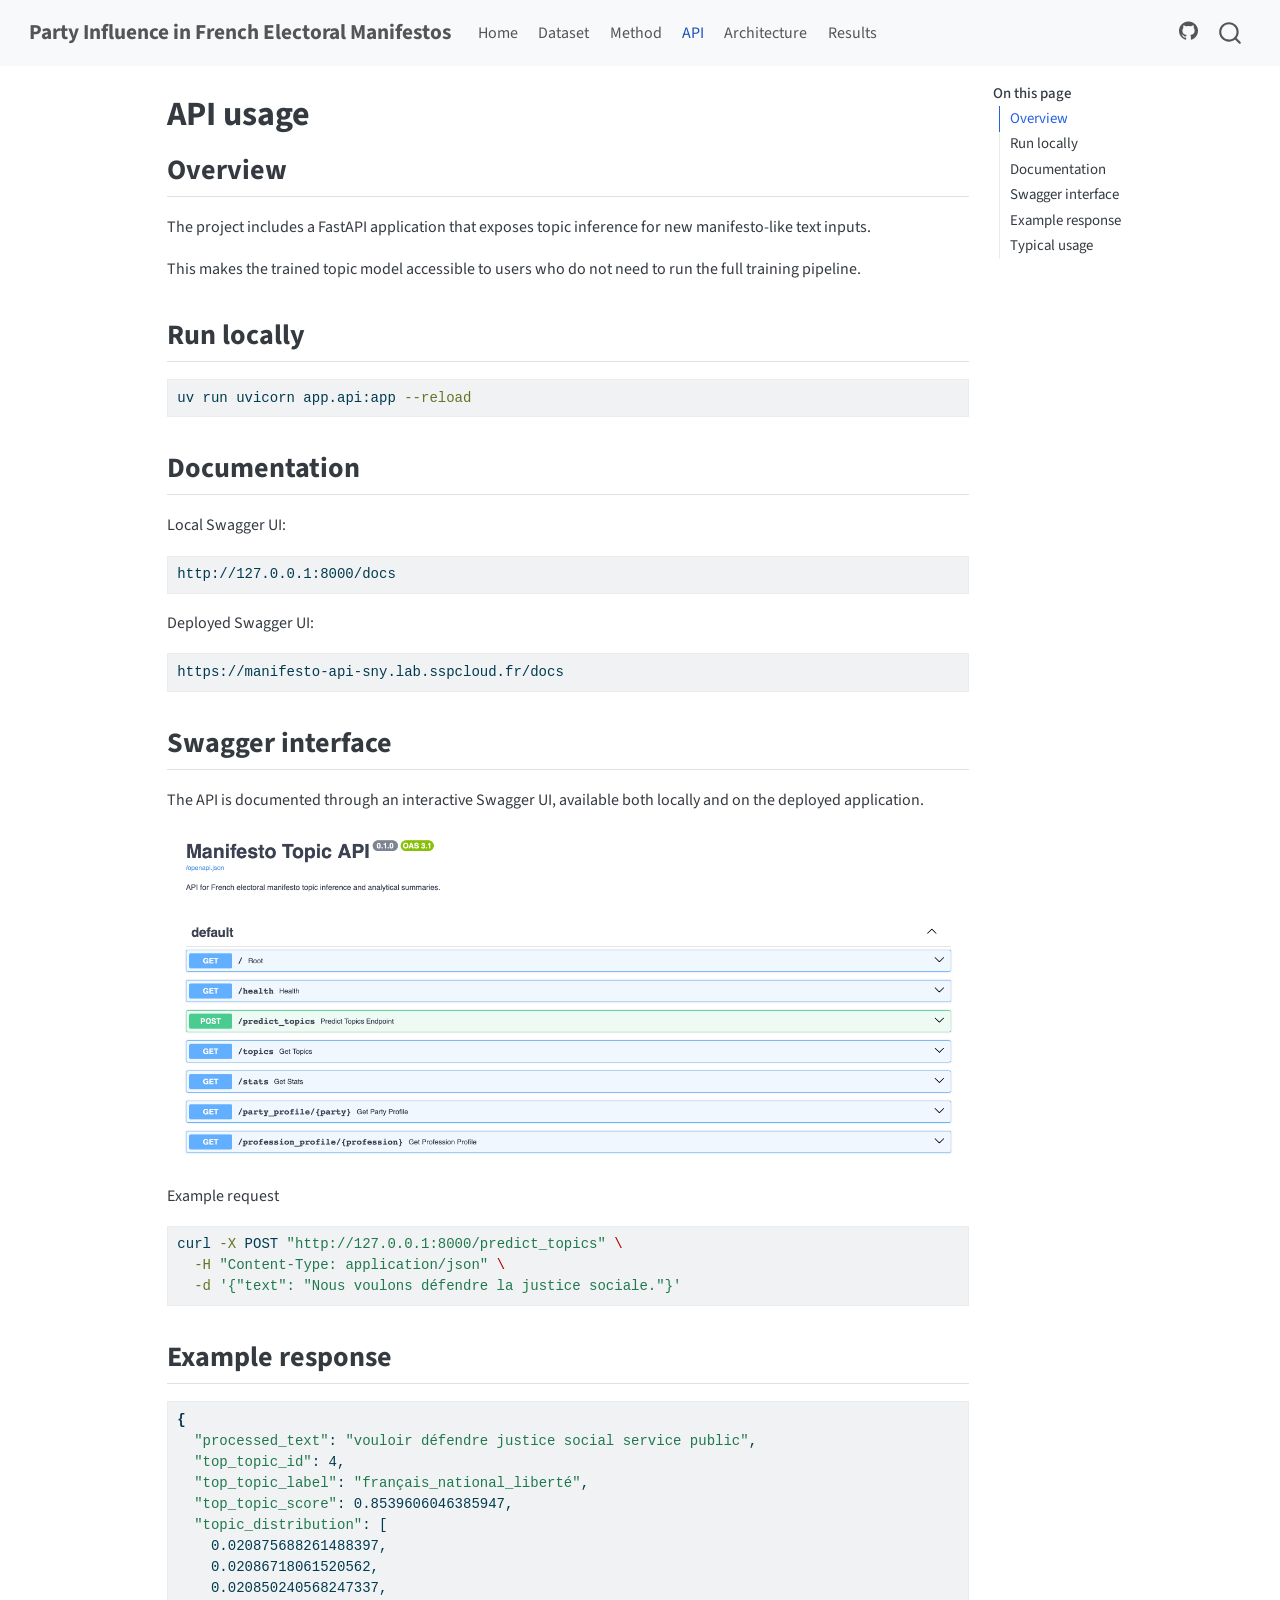
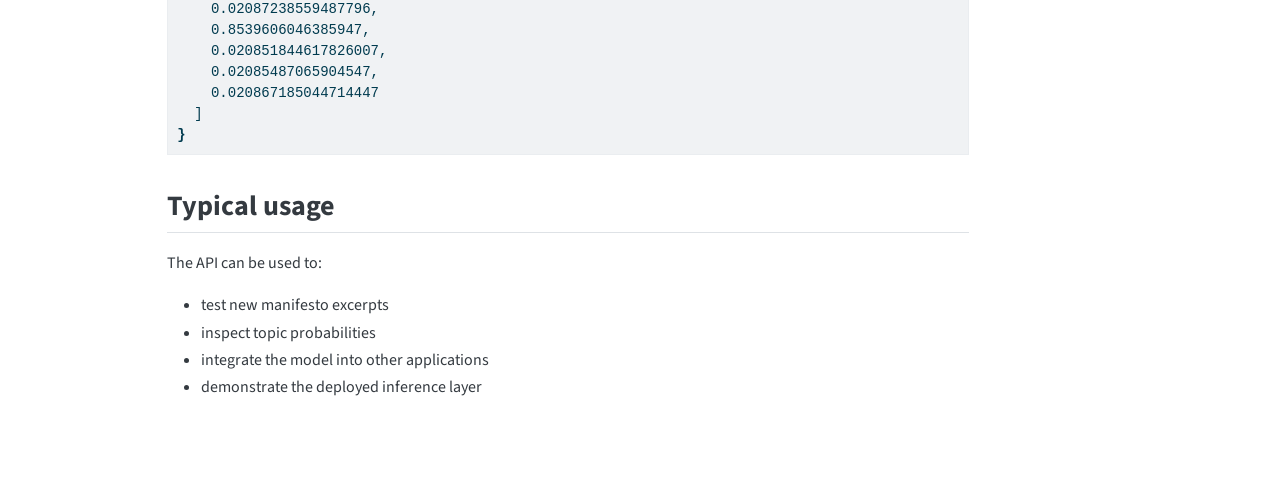
==== commit 992f2fcf: "improve phase 12" ====
--- a/docs/api.html
+++ b/docs/api.html
@@ -178,6 +178,8 @@
   <li><a href="#run-locally" id="toc-run-locally" class="nav-link" data-scroll-target="#run-locally">Run locally</a></li>
   <li><a href="#documentation" id="toc-documentation" class="nav-link" data-scroll-target="#documentation">Documentation</a></li>
   <li><a href="#swagger-interface" id="toc-swagger-interface" class="nav-link" data-scroll-target="#swagger-interface">Swagger interface</a></li>
+  <li><a href="#example-response" id="toc-example-response" class="nav-link" data-scroll-target="#example-response">Example response</a></li>
+  <li><a href="#typical-usage" id="toc-typical-usage" class="nav-link" data-scroll-target="#typical-usage">Typical usage</a></li>
   </ul>
 </nav>
     </div>
@@ -227,7 +229,9 @@
 <div class="code-copy-outer-scaffold"><div class="sourceCode" id="cb4"><pre class="sourceCode bash code-with-copy"><code class="sourceCode bash"><span id="cb4-1"><a href="#cb4-1" aria-hidden="true" tabindex="-1"></a><span class="ex">curl</span> <span class="at">-X</span> POST <span class="st">"http://127.0.0.1:8000/predict_topics"</span> <span class="dt">\</span></span>
 <span id="cb4-2"><a href="#cb4-2" aria-hidden="true" tabindex="-1"></a>  <span class="at">-H</span> <span class="st">"Content-Type: application/json"</span> <span class="dt">\</span></span>
 <span id="cb4-3"><a href="#cb4-3" aria-hidden="true" tabindex="-1"></a>  <span class="at">-d</span> <span class="st">'{"text": "Nous voulons défendre la justice sociale."}'</span></span></code></pre></div><button title="Copy to Clipboard" class="code-copy-button"><i class="bi"></i></button></div>
-<p>Example response Add here a real JSON response captured from the API, for example:</p>
+</section>
+<section id="example-response" class="level2">
+<h2 class="anchored" data-anchor-id="example-response">Example response</h2>
 <div class="code-copy-outer-scaffold"><div class="sourceCode" id="cb5"><pre class="sourceCode bash code-with-copy"><code class="sourceCode bash"><span id="cb5-1"><a href="#cb5-1" aria-hidden="true" tabindex="-1"></a><span class="kw">{</span></span>
 <span id="cb5-2"><a href="#cb5-2" aria-hidden="true" tabindex="-1"></a>  <span class="st">"processed_text"</span><span class="ex">:</span> <span class="st">"vouloir défendre justice social service public"</span>,</span>
 <span id="cb5-3"><a href="#cb5-3" aria-hidden="true" tabindex="-1"></a>  <span class="st">"top_topic_id"</span><span class="ex">:</span> 4,</span>
@@ -244,7 +248,16 @@
 <span id="cb5-14"><a href="#cb5-14" aria-hidden="true" tabindex="-1"></a>    <span class="ex">0.020867185044714447</span></span>
 <span id="cb5-15"><a href="#cb5-15" aria-hidden="true" tabindex="-1"></a>  <span class="ex">]</span></span>
 <span id="cb5-16"><a href="#cb5-16" aria-hidden="true" tabindex="-1"></a><span class="kw">}</span></span></code></pre></div><button title="Copy to Clipboard" class="code-copy-button"><i class="bi"></i></button></div>
-<p>Typical usage The API can be used to: * test new manifesto excerpts * inspect topic probabilities * integrate the model into other applications * demonstrate the deployed inference layer</p>
+</section>
+<section id="typical-usage" class="level2">
+<h2 class="anchored" data-anchor-id="typical-usage">Typical usage</h2>
+<p>The API can be used to:</p>
+<ul>
+<li>test new manifesto excerpts</li>
+<li>inspect topic probabilities</li>
+<li>integrate the model into other applications</li>
+<li>demonstrate the deployed inference layer</li>
+</ul>
 
 
 </section>
